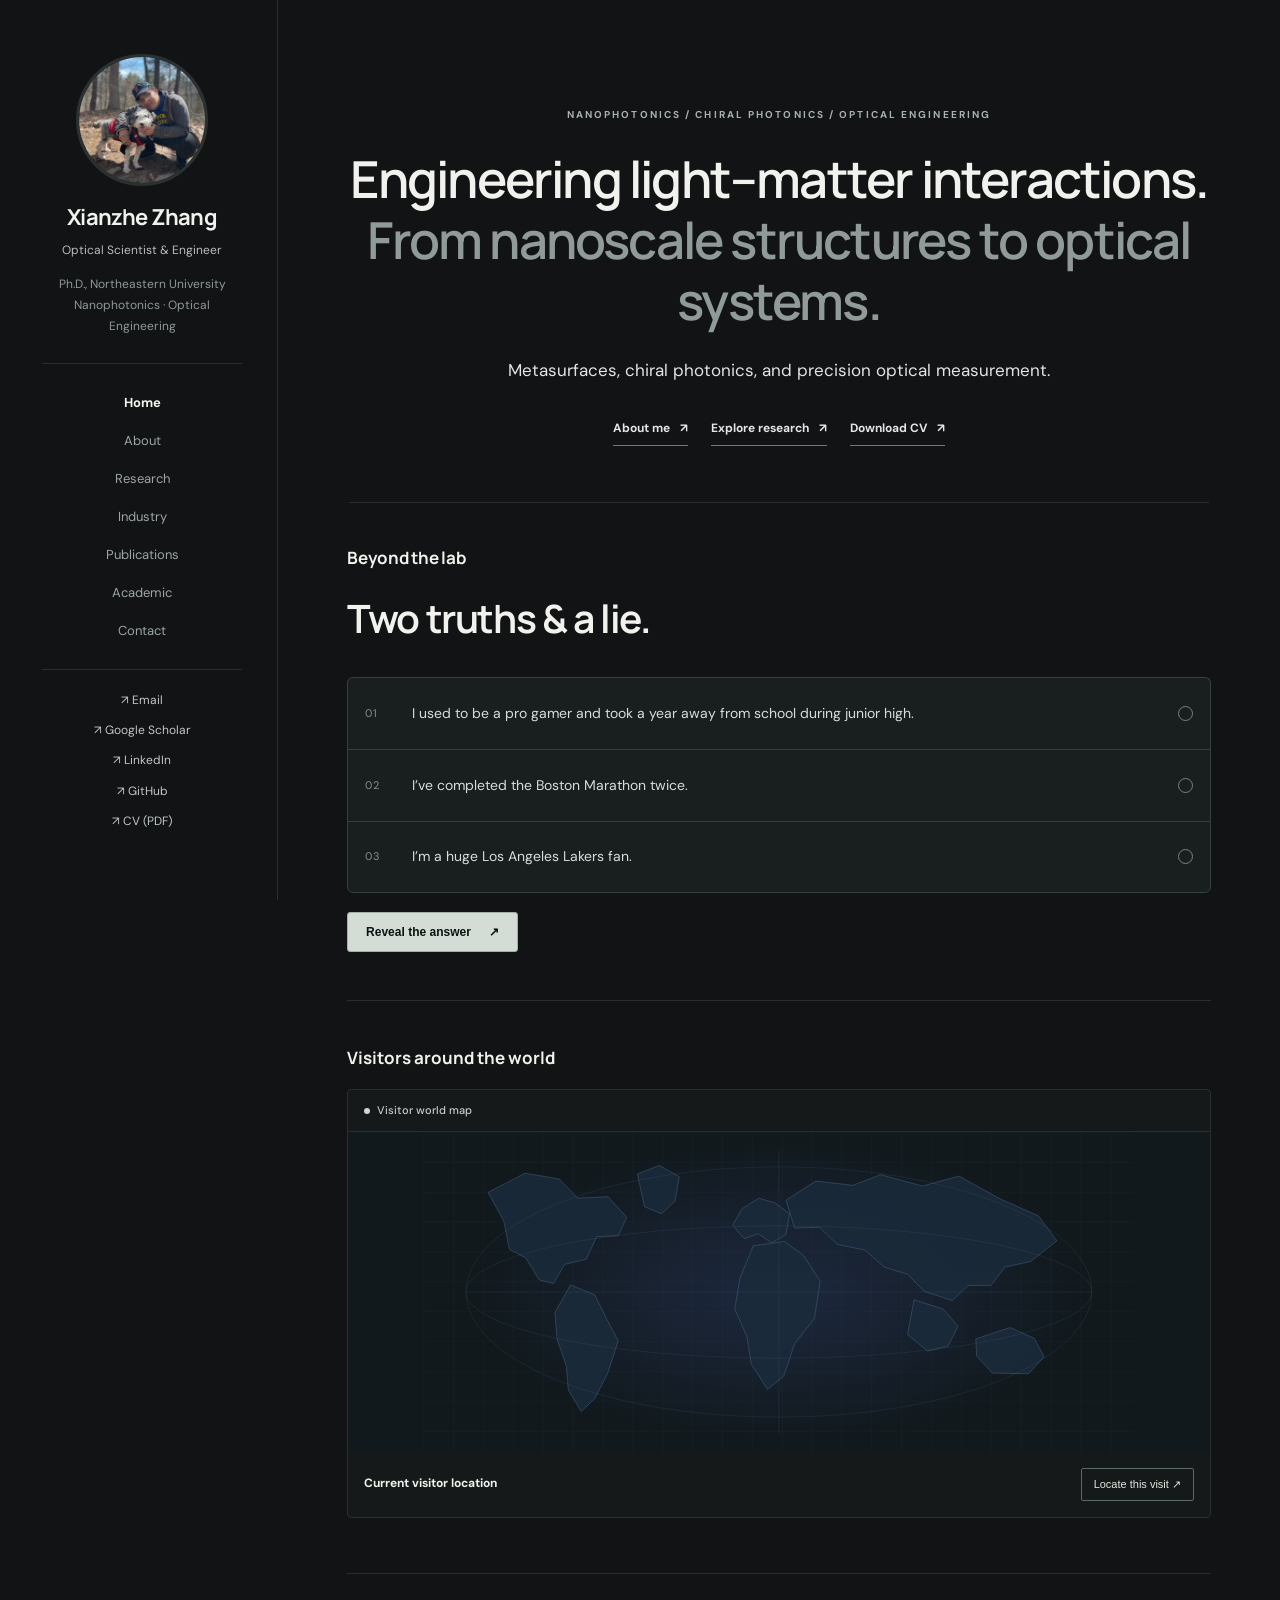
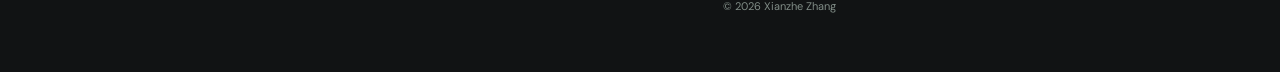
==== index.html @ 8d24bc79 "Add files via upload" ====
<!DOCTYPE html>

<html lang="en"><head><meta charset="utf-8"/><meta content="width=device-width,initial-scale=1" name="viewport"/><meta content="#111315" name="theme-color"/><meta content="Xianzhe Zhang — Nanophotonics, chiral spectroscopy, high-Q metasurfaces, and optical engineering." name="description"/><title>Home · Xianzhe Zhang</title><link href="assets/favicon.svg" rel="icon"/><link href="styles.css" rel="stylesheet"/></head><body><a class="skip" href="#content">Skip to content</a><div class="layout"><aside class="sidebar"><a class="identity" href="index.html"><img alt="Xianzhe Zhang with his dog Coco on a hike" class="portrait" src="assets/xianzhe-coco.png"/><span class="name">Xianzhe Zhang</span><span class="profession">Optical Scientist &amp; Engineer</span></a><p class="sidebar-bio">Ph.D., Northeastern University<br/>Nanophotonics · Optical Engineering</p><nav aria-label="Main navigation" class="side-nav"><a class="nav-link selected" href="index.html">Home</a><a class="nav-link" href="about.html">About</a><a class="nav-link" href="research.html">Research</a><a class="nav-link" href="engineering.html">Industry</a><a class="nav-link" href="publications.html">Publications</a><a class="nav-link" href="academic.html">Academic</a><a class="nav-link" href="contact.html">Contact</a></nav><div class="sidebar-contact"><a href="mailto:xianzhe.z@northeastern.edu">↗ Email</a><a href="https://scholar.google.com/citations?user=ajR6JjYAAAAJ&amp;hl=en" rel="noopener" target="_blank">↗ Google Scholar</a><a href="https://www.linkedin.com/in/xianzhe-zhang-nicolas/" rel="noopener" target="_blank">↗ LinkedIn</a><a href="https://github.com/NicolasNorthcliff" rel="noopener" target="_blank">↗ GitHub </a><a href="assets/Xianzhe_Zhang_CV_Public.pdf" rel="noopener" target="_blank">↗ CV (PDF)</a></div></aside><main class="content" id="content">
<section class="intro-block intro-centered"><div class="overline">NANOPHOTONICS / CHIRAL PHOTONICS / OPTICAL ENGINEERING</div>
<h1>Engineering light–matter interactions.<br/><em>From nanoscale structures to optical systems.</em></h1>
<p class="intro-lead">Metasurfaces, chiral photonics, and precision optical measurement.</p>
<div class="link-row"><a class="quiet-link" href="about.html">About me <span>↗</span></a><a class="quiet-link" href="research.html">Explore research <span>↗</span></a><a class="quiet-link" href="assets/Xianzhe_Zhang_CV_Public.pdf" rel="noopener" target="_blank">Download CV <span>↗</span></a></div></section>
<section aria-labelledby="quiz-title" class="quiz-section" id="two-truths-one-lie">
<div class="section-label"><span>Beyond the lab</span></div>
<div class="quiz-top"><div><h2 id="quiz-title">Two truths &amp; a lie.</h2></div></div>
<form class="quiz-form" id="quizForm"><fieldset><legend class="sr-only">Choose the one statement you think is false</legend>
<label class="quiz-choice"><input name="choice" required="" type="radio" value="0"/><span class="quiz-number">01</span><span>I used to be a pro gamer and took a year away from school during junior high.</span><span aria-hidden="true" class="quiz-circle"></span></label>
<label class="quiz-choice"><input name="choice" type="radio" value="1"/><span class="quiz-number">02</span><span>I’ve completed the Boston Marathon twice.</span><span aria-hidden="true" class="quiz-circle"></span></label>
<label class="quiz-choice"><input name="choice" type="radio" value="2"/><span class="quiz-number">03</span><span>I’m a huge Los Angeles Lakers fan.</span><span aria-hidden="true" class="quiz-circle"></span></label>
</fieldset><div class="quiz-actions"><button class="quiz-submit" type="submit">Reveal the answer <span aria-hidden="true">↗</span></button><span aria-live="polite" id="quizStatus" role="status"></span><button class="quiz-reset" hidden="" id="quizReset" type="button">Reset ↺</button></div></form>
<div aria-live="polite" class="quiz-result" hidden="" id="quizResult"><p class="quiz-result-label" id="quizResultLabel"></p><h3>The Lakers fan is the lie.</h3><p>Boston is home to me. I’m all in for the Celtics, Patriots, and Red Sox — I’ve spent roughly a third of my life here.</p><div class="quiz-totals" hidden="" id="quizTotals"><p class="quiz-results-title">How visitors voted <span id="quizVoteTotal"></span></p><div id="quizBars"></div></div><p class="quiz-stat-note" id="quizStatNote"></p></div>
</section>
<div class="compact-visitor"><section class="section home-visitor-section" id="global-visitors">
<div class="container">
<div class="home-map-head"><div><p class="kicker">Across borders</p><h2>Visitors around the world</h2></div></div>
<div class="visitor-panel live-map-panel"><div class="visitor-header"><div><span class="live-dot"></span><strong>Visitor world map</strong></div><span aria-live="polite" id="mapStatus"></span></div>
<div class="live-map-stage"><svg aria-label="World visitor map with approximate location markers" id="visitorWorldSvg" preserveaspectratio="xMidYMid meet" role="img" viewbox="0 0 1000 450"><defs><pattern height="42" id="grid" patternunits="userSpaceOnUse" width="42"><path d="M42 0H0V42" fill="none" stroke="#4b6987" stroke-opacity=".15" stroke-width=".8"></path></pattern><radialgradient id="glow"><stop offset="0" stop-color="#5672e5" stop-opacity=".17"></stop><stop offset="1" stop-color="#5672e5" stop-opacity="0"></stop></radialgradient></defs><rect fill="url(#grid)" height="450" width="1000"></rect><ellipse cx="500" cy="225" fill="url(#glow)" rx="430" ry="210"></ellipse><g fill="#1b2b3b" opacity=".88" stroke="#476481" stroke-opacity=".65" stroke-width="1.25"><path d="M91 85 143 58 191 66 217 93 260 91 286 120 274 146 244 147 229 179 199 186 183 213 163 208 144 177 121 165 113 125Z M207 215 241 229 257 261 274 294 259 340 241 375 222 393 204 363 201 329 188 291 185 254Z M301 59 332 47 360 63 354 97 335 115 311 105Z"></path><path d="M448 108 472 93 495 100 515 115 510 144 490 156 471 143 451 150 435 131Z M464 160 508 154 535 174 558 210 550 262 522 298 507 343 484 362 461 326 455 288 438 249 445 206Z"></path><path d="M510 96 552 69 604 75 643 60 702 76 753 62 811 94 865 118 891 153 854 182 818 190 798 216 766 216 744 237 704 224 681 200 648 190 621 166 582 158 557 134 522 135Z M690 236 731 249 752 273 738 301 709 308 681 285Z M777 291 825 275 859 290 873 316 851 340 800 339 778 315Z"></path></g><g fill="none" stroke="#526f90" stroke-opacity=".22"><ellipse cx="500" cy="225" rx="440" ry="176"></ellipse><ellipse cx="500" cy="225" rx="440" ry="93"></ellipse><path d="M500 25v400M60 225h880"></path></g><g aria-label="Visitor markers" id="visitorDots"></g></svg>
<div class="visitor-tooltip" hidden="" id="visitorTooltip" role="status"></div>
</div>
<div class="map-info-row"><div><strong id="mapLocation">Current visitor location</strong><p aria-live="polite" id="mapMessage"></p></div><button class="button ghost location-button" id="locateVisitor" type="button">Locate this visit ↗</button></div>
<div class="map-all-visitors" hidden="" id="providerMapSection"><h3>Visitors over time</h3><div id="providerMapMount"></div></div>
</div>
</div></section></div><footer class="footer">© 2026 Xianzhe Zhang</footer></main></div><script src="site-config.js"></script><script src="visitor-config.js"></script><script defer="" src="visitor-map.js"></script><script src="poll-config.js"></script><script defer="" src="poll.js"></script><canvas aria-hidden="true" id="quizEffects"></canvas><script defer="" src="quiz-effects.js"></script></body></html>
---- styles.css ----
@import url('https://fonts.googleapis.com/css2?family=DM+Sans:wght@400;500;600;700&family=Manrope:wght@400;500;600;700;800&display=swap');
:root{color-scheme:dark;--bg:#111314;--surface:#151718;--line:#292e30;--text:#f1f1ed;--muted:#acb3b2;--sub:#858f90;--white:#fff;--serif:Georgia,serif}
*{box-sizing:border-box}html{scroll-behavior:smooth}body{margin:0;background:var(--bg);color:var(--text);font:15px/1.78 'DM Sans',-apple-system,BlinkMacSystemFont,'Segoe UI',sans-serif;-webkit-font-smoothing:antialiased}a{text-decoration:none;color:inherit}a:focus-visible,button:focus-visible{outline:2px solid #d4d9d7;outline-offset:4px}a:hover{color:#fff}img{max-width:100%;display:block}::selection{background:#d6dfdb;color:#101112}
.skip{position:absolute;top:-90px;left:16px;z-index:100;background:#fff;color:#111;padding:10px}.skip:focus{top:12px}
.layout{max-width:1360px;margin:auto;display:grid;grid-template-columns:278px minmax(0,1fr);min-height:100vh}
.sidebar{position:sticky;top:0;height:100vh;overflow-y:auto;padding:54px 35px 25px 42px;border-right:1px solid var(--line);display:flex;flex-direction:column;scrollbar-width:thin}
.identity{display:block;color:var(--text)}.portrait{height:136px;width:136px;border-radius:50%;object-fit:cover;object-position:50% 42%;filter:saturate(.9);border:3px solid #2b3030;margin:0 0 20px}.identity .name{display:block;font-family:Manrope,'DM Sans',sans-serif;font-size:23px;font-weight:700;letter-spacing:-.8px;line-height:1.3}.profession{display:block;margin:6px 0 0;color:#b8bfbd;font-size:12px}.sidebar-bio{font-size:12px;line-height:1.75;color:#8f9998;margin:17px 0 25px}.side-nav{border-top:1px solid var(--line);padding:20px 0 0;display:flex;flex-direction:column;gap:1px}.nav-link{font-size:13px;padding:7px 0;color:#9ca6a5;transition:color .18s}.nav-link:hover,.nav-link.selected{color:#f3f3f0}.nav-link.selected{font-weight:700}.sidebar-contact{border-top:1px solid var(--line);margin:19px 0 0;padding:20px 0 10px;display:flex;flex-direction:column;gap:9px}.sidebar-contact a{font-size:12px;color:#c1c8c5}.sidebar-contact a:hover{color:#fff}.setup-tag{font-size:10px;color:#75827e}.sidebar-footer{font-size:11px;color:#727e7d;margin-top:auto;padding-top:25px}
.content{width:100%;max-width:1070px;padding:78px clamp(32px,5.4vw,82px) 32px;min-width:0}.intro-block{padding:16px 0 58px;border-bottom:1px solid var(--line)}
.intro-centered{max-width:860px;margin:0 auto;text-align:center}.intro-centered .link-row{justify-content:center}.intro-centered .overline{justify-content:center;display:block}h1,h2,h3,p{margin:0}.intro-block .overline,.overline{font-size:10px;font-weight:700;letter-spacing:2.1px;color:#a7b2ad;text-transform:uppercase}.intro-block h1{max-width:860px;margin:24px auto 24px;font:600 clamp(34px,4.2vw,55px)/1.2 Manrope,'DM Sans',sans-serif;letter-spacing:-2.4px}.intro-block h1 em{font-style:normal;color:#909a98}.intro-lead{max-width:760px;margin:0 auto;font-size:17px;color:#e1e6e2;line-height:1.8}.intro-secondary{max-width:760px;margin:21px auto 0;color:#a5afac;font-size:14px;line-height:1.95}.link-row{display:flex;gap:23px;flex-wrap:wrap;margin-top:32px}.quiet-link{display:inline-flex;gap:10px;align-items:center;font-size:12px;font-weight:700;color:#e3e7e4;border-bottom:1px solid #707b78;padding:0 0 6px}.quiet-link:hover{border-color:#fff}
.content-section{padding:44px 0 46px;border-bottom:1px solid var(--line)}.section-label{display:flex;align-items:baseline;justify-content:space-between;gap:20px;margin-bottom:15px}.section-label span{font:700 17px/1.35 Manrope,sans-serif;letter-spacing:-.25px}.section-label a{color:#afb8b6;font-size:12px;white-space:nowrap}.section-label a:hover{color:#fff}
.research-card{display:grid;grid-template-columns:minmax(245px,42%) minmax(0,1fr);align-items:center;gap:30px;padding:24px 0;border-bottom:1px solid #2b3031;transition:transform .2s ease}.research-card:last-child{border-bottom:0}.research-card:hover{transform:translateX(2px)}.card-visual{background:#fff;border-radius:3px;overflow:hidden;aspect-ratio:1.68;display:flex;align-items:center;justify-content:center;padding:14px}.card-visual img{display:block;width:100%;height:100%;object-fit:contain;transition:transform .28s}.research-card:hover .card-visual img{transform:scale(1.025)}.paper-meta{font-size:10px;text-transform:uppercase;letter-spacing:1.45px;color:#adb5b2;font-weight:700;line-height:1.6}.mid-dot{opacity:.5;padding:0 5px}.card-data{min-width:0}.card-data h2{font:650 clamp(17px,1.8vw,21px)/1.34 Manrope,'DM Sans',sans-serif;letter-spacing:-.6px;margin:10px 0}.card-data p{font-size:12.5px;color:#aab3b0;line-height:1.72;margin:0 0 15px}.arrow{float:right;color:#969f9c;font-weight:400;margin-left:10px}.metric{display:inline-block;color:#d1d8d4;font-size:11px;font-weight:600}
.expertise-grid{display:grid;grid-template-columns:repeat(3,minmax(0,1fr));gap:28px;margin-top:28px}.expertise-grid>div{border-left:1px solid #414a47;padding-left:16px}.eyebrow-small{font-size:10px;letter-spacing:1.4px;color:#84918b;font-weight:700}.expertise-grid p{color:#cbd0cc;font-size:12px;margin-top:10px;line-height:1.75}
.page-head{padding:1px 0 33px;border-bottom:1px solid var(--line);margin-bottom:12px}.page-head h1{font:650 clamp(38px,4.2vw,54px)/1.15 Manrope,sans-serif;letter-spacing:-1.9px;margin:13px 0 18px}.page-head .lead{max-width:720px;color:#aeb7b4;line-height:1.8;font-size:15px}.research-list .research-card{padding:28px 0}
.copy,.prose p{color:#bdc5c1;line-height:1.95;font-size:14px;margin-bottom:20px}.prose{max-width:760px}.back-link{font-size:12px;color:#abb4af;display:inline-block;margin-bottom:25px}.key-result{margin:22px 0;padding:19px 23px;background:#1b2020;border-left:2px solid #9ea9a4}.key-result small{display:block;color:#a5afab;font-size:10px;letter-spacing:1.3px}.key-result strong{display:block;font:600 18px/1.55 Manrope,sans-serif;margin-top:7px}.figure{margin:28px 0}.figure img{width:100%;max-height:590px;object-fit:contain;background:#fff;border-radius:3px;padding:8px}.figure figcaption{font-size:11px;color:#9da8a4;margin-top:10px;line-height:1.7}.detail-figure{max-width:800px}.wide-portrait img{max-height:520px;object-fit:cover;padding:0}.wide-portrait figcaption{font-size:12px}.two-column{display:grid;grid-template-columns:1fr 1fr;gap:35px;margin:35px 0}.two-column h2,.content-section h2{font-size:19px}.timeline>div{border-left:1px solid #56625d;padding:0 0 22px 18px;margin-left:4px}.timeline b,.timeline span{display:block}.timeline b{font-size:13px}.timeline span{font-size:12px;color:#adb5b2;margin-top:4px}.skill-grid{display:grid;grid-template-columns:1fr 1fr;gap:25px}.skill-grid b{font-size:14px}.skill-grid p{font-size:13px;color:#b2bab7}.publication-entry{display:grid;grid-template-columns:55px 1fr auto;align-items:start;gap:18px;padding:21px 0;border-bottom:1px solid var(--line)}.paper-year{color:#929d99;font-size:12px}.publication-entry h3{font-weight:600;font-size:15px;line-height:1.58;margin-bottom:7px}.publication-entry p{color:#a6b1ac;font-size:12px}.publication-link{font-size:12px;color:#c4d0c9;white-space:nowrap}.pub-intro{margin:0 0 16px}.publication-list{margin-top:22px}.contact-list a{display:grid;grid-template-columns:140px 1fr 18px;gap:15px;padding:22px 0;border-bottom:1px solid var(--line);align-items:center}.contact-list span{font-size:12px;color:#a9b2ae}.contact-list strong{font-size:14px;font-weight:600}.footnote{font-size:12px;color:#a9b4af;line-height:1.8}.footnote a{border-bottom:1px solid #8c9991}.action-footer{margin-top:25px}.footer{margin-top:55px;border-top:1px solid var(--line);padding:23px 0;display:flex;justify-content:space-between;color:#818d87;font-size:11px}
/* homepage map: restrained, accessible. Existing locator and provider integration unchanged. */
.compact-visitor{padding-top:44px}.home-visitor-section .container{width:100%}.section-top{display:none}.home-map-head{display:flex;align-items:center;justify-content:space-between;gap:22px;margin-bottom:18px}.home-map-head h2{font:700 17px/1.3 Manrope,sans-serif}.home-map-head p{font-size:11px;color:#a7b1aa;max-width:300px}.kicker{display:none}.visitor-panel{border:1px solid var(--line);overflow:hidden;border-radius:4px;background:#15191a}.visitor-header{display:flex;justify-content:space-between;padding:11px 16px;font-size:11px;color:#c4cec6;border-bottom:1px solid var(--line)}.visitor-header strong{font-weight:500}.visitor-header #mapStatus{font-size:10px;color:#a2ada7}.live-dot{display:inline-block;height:6px;width:6px;border-radius:50%;background:#ccd8d0;margin-right:7px}.live-map-stage{position:relative;background:#11191d;overflow:hidden}.live-map-stage svg{width:100%;display:block;height:auto;max-height:320px}.map-legend{position:absolute;left:15px;bottom:9px;font-size:10px;color:#d0d7d3}.legend-point{display:inline-block;background:#e4f2e7;width:6px;height:6px;border-radius:50%;margin-right:5px}.visitor-tooltip{position:absolute;background:#263033;padding:5px 9px;font-size:10px;color:#fff;pointer-events:none;z-index:3}.map-info-row{display:flex;align-items:center;justify-content:space-between;gap:18px;padding:16px}.map-info-row strong{font-size:12px}.map-info-row p{font-size:11px;color:#9da9a3;margin-top:5px}.location-button{border:1px solid #5c6863;background:transparent;color:#e1e7df;padding:9px 12px;border-radius:2px;font-size:11px;cursor:pointer;white-space:nowrap}.location-button:disabled{opacity:.6}.visitor-footer{display:flex;justify-content:space-between;gap:14px;padding:11px 16px;border-top:1px solid var(--line);color:#9ca8a2;font-size:10px}.map-all-visitors{padding:18px}.map-all-visitors h3{font-size:16px}.map-all-visitors p{font-size:12px;color:#9da9a3}#providerMapMount iframe{width:100%;height:320px;border:0}
@media(max-width:1100px){.layout{grid-template-columns:240px minmax(0,1fr)}.sidebar{padding:42px 25px 24px}.content{padding:55px 40px}.research-card{grid-template-columns:minmax(190px,42%) 1fr;gap:22px}.portrait{width:116px;height:116px}}
@media(max-width:740px){.layout{display:block}.sidebar{position:static;height:auto;overflow:visible;padding:18px 22px 12px;border-right:0;border-bottom:1px solid var(--line)}.identity{display:grid;grid-template-columns:58px 1fr;column-gap:12px;align-items:center}.identity .portrait{grid-row:span 2;width:58px;height:58px;margin:0}.identity .name{font-size:17px}.identity .profession{font-size:11px;margin:0}.sidebar-bio,.sidebar-footer{display:none}.side-nav{display:flex;flex-direction:row;gap:20px;white-space:nowrap;overflow-x:auto;padding:12px 0 0;margin-top:11px}.nav-link{font-size:12px}.sidebar-contact{display:flex;flex-direction:row;gap:17px;white-space:nowrap;overflow-x:auto;border:0;margin:0;padding:10px 0 1px}.sidebar-contact a{font-size:11px}.content{padding:33px 22px}.intro-block{padding-bottom:37px}.intro-block h1{font-size:34px;letter-spacing:-1.4px}.intro-lead{font-size:15px}.research-card{grid-template-columns:1fr;gap:18px}.card-visual{aspect-ratio:1.85}.research-card:hover{transform:none}.expertise-grid{grid-template-columns:1fr;gap:18px}.two-column,.skill-grid{grid-template-columns:1fr}.publication-entry{grid-template-columns:38px 1fr;gap:9px}.publication-link{grid-column:2}.contact-list a{grid-template-columns:85px 1fr 16px}.home-map-head,.map-info-row,.visitor-footer{flex-direction:column;align-items:flex-start}.footer{flex-direction:column;gap:8px}}
@media(prefers-reduced-motion:reduce){*{scroll-behavior:auto!important;transition:none!important}}

/* V9 editorial refinements: centered personal identity and carefully separated engineering imagery */
.sidebar .identity{display:flex;flex-direction:column;align-items:center;justify-content:center;text-align:center}
.sidebar .portrait{margin:0 auto 17px;width:132px;height:132px;object-fit:cover;object-position:center 43%}
.sidebar .identity .name{font-size:22px;line-height:1.35;white-space:normal}
.sidebar .profession{max-width:218px;margin:8px auto 0;text-align:center;line-height:1.5}
.sidebar-bio{text-align:center;margin:15px auto 26px;max-width:210px}
.side-nav{text-align:center}
.sidebar-contact{text-align:center}
.sidebar-footer{text-align:center}
.eng-intro{margin-bottom:20px}
.eng-section{padding:38px 0 42px;border-bottom:1px solid var(--line)}
.eng-section h2{font:650 25px/1.25 Manrope,sans-serif;letter-spacing:-.7px}
.eng-company{display:flex;align-items:center;gap:20px;margin-bottom:17px}
.company-logo{width:136px;min-width:136px;height:67px;background:white;border:1px solid #e4e6e5;border-radius:4px;display:flex;justify-content:center;align-items:center;overflow:hidden}
.company-logo img{width:100%;max-height:100%;object-fit:contain}
.company-head{flex:1;min-width:0}
.company-head .role{color:#d8ddda;font-size:13px;margin:4px 0 0}
.company-meta{color:#8e9a93;font-size:11px;margin:2px 0 0}
.eng-copy{font-size:13px;line-height:1.9;color:#b4beba;max-width:830px;margin:12px 0 23px}
.eng-gallery{display:grid;grid-template-columns:repeat(2,minmax(0,1fr));gap:14px;margin:22px 0 8px}
.eng-gallery figure{margin:0;border:1px solid #303736;background:#171b1b;border-radius:5px;overflow:hidden}
.eng-gallery .art{display:flex;align-items:center;justify-content:center;height:210px;background:#f8f9f8;padding:18px}
.eng-gallery .art img{max-width:100%;max-height:100%;height:auto;width:auto;object-fit:contain}
.eng-gallery figcaption{font-size:11px;color:#a7b1ac;padding:11px 13px 13px;line-height:1.5}
.eng-gallery .gallery-wide{grid-column:span 2}
.eng-gallery .gallery-wide .art{height:310px;background:#e7e8e7}
.eng-gallery .gallery-wide .art img{height:100%;width:100%;object-fit:contain}
.eng-gallery.three-up{grid-template-columns:repeat(3,minmax(0,1fr))}
.eng-gallery.three-up .art{height:225px;padding:12px}
.eng-gallery.three-up figcaption{min-height:45px}
.eng-chart-gallery{display:grid;grid-template-columns:repeat(2,minmax(0,1fr));gap:14px;margin:22px 0 7px}
.eng-chart-gallery figure{margin:0;border:1px solid #303736;border-radius:5px;overflow:hidden;background:#171b1b}
.eng-chart-gallery figure:first-child{grid-column:span 2}
.eng-chart-gallery img{display:block;width:100%;object-fit:contain;background:white;padding:12px;aspect-ratio:1.85}
.eng-chart-gallery figure:first-child img{aspect-ratio:3.15}
.eng-chart-gallery figcaption{color:#9fa9a4;padding:10px 13px 13px;font-size:11px}
.eng-tools{display:flex;flex-wrap:wrap;gap:9px;margin-top:18px}
.eng-tools span{color:#c9cfcb;border:1px solid #414a46;border-radius:3px;padding:5px 10px;font-size:11px}
.school-section{margin-top:34px}
.school-grid{display:flex;gap:16px;flex-wrap:wrap;margin:20px 0 25px}
.school-tile{display:flex;align-items:center;gap:12px;min-width:255px;flex:1;border:1px solid #323a37;border-radius:5px;padding:12px}
.school-mark{display:block;background:white;padding:4px;border-radius:3px;width:82px;min-width:82px;height:57px;object-fit:contain}
.school-tile b{display:block;font-size:13px;font-weight:600}
.school-tile span{display:block;color:#a1ada7;font-size:11px;margin-top:3px;line-height:1.5}
.education-entry{display:flex;gap:14px;align-items:center;margin:0 0 16px}
.education-entry .school-mark{width:80px;height:53px}
.education-entry b{display:block;font-size:13px}
.education-entry span{display:block;font-size:12px;color:#a7b1aa}
@media(max-width:740px){.sidebar .identity{display:flex;flex-direction:column;text-align:center}.sidebar .portrait{width:74px;height:74px;margin:0 auto 10px}.sidebar .identity .name{font-size:18px}.sidebar .profession{font-size:11px}.side-nav{justify-content:center}.sidebar-contact{justify-content:center}.eng-gallery{grid-template-columns:1fr}.eng-gallery .gallery-wide{grid-column:span 1}.eng-gallery.three-up{grid-template-columns:1fr}.eng-gallery .gallery-wide .art{height:230px}.eng-gallery .art{height:190px}.eng-chart-gallery{grid-template-columns:1fr}.eng-chart-gallery figure:first-child{grid-column:auto}.school-tile{min-width:100%}}

/* V10 — editorial portfolio refinement */
:root{--media-matte:#252b2b;--media-border:#414848;--paper:#e6e7e4}
.intro-block{padding-top:28px;padding-bottom:56px}
.intro-centered h1{font-size:clamp(33px,4vw,51px);line-height:1.2;letter-spacing:-1.8px}
.intro-centered .intro-lead{max-width:690px}
.intro-centered .intro-secondary{max-width:650px}
.intro-centered .link-row{margin-top:32px}
.compact-visitor{padding-top:46px}
.card-visual{background:var(--media-matte);border:1px solid var(--media-border);padding:10px;border-radius:6px}
.card-visual img{border-radius:2px;max-height:100%;object-fit:contain}
.figure img{background:var(--media-matte);padding:12px;border:1px solid var(--media-border)}
/* Use a charcoal gallery shell around the white paper figures — not glaring white cards. */
.eng-gallery .art,.eng-gallery .gallery-wide .art,.eng-chart-gallery img{background:#252b2b}
.eng-gallery .art img,.eng-chart-gallery img{border-radius:3px}
.eng-chart-gallery img{padding:16px}
.school-tile{background:#1c2221;border-color:#353d3a}
.school-mark{object-fit:contain;max-width:86px;max-height:72px;background:#f5f4f0;padding:8px;border-radius:5px}
.company-logo{background:#f0f1ee;border-color:#414847;border-radius:6px;padding:10px}
.company-logo img{width:100%;height:100%;object-fit:contain}
/* About icons are supplied by the owner and no longer depend on third-party remote SVGs. */
.quiz-section{border-bottom:1px solid var(--line);padding:44px 0 48px}
.quiz-section .section-label{margin-bottom:24px}
.quiz-side-note{font-size:10px;letter-spacing:2px;color:#808c88!important;font-weight:700!important}
.quiz-top{display:flex;align-items:end;justify-content:space-between;gap:24px;margin:0 0 21px}
.quiz-top h2{font:650 clamp(29px,3.4vw,39px)/1.24 Manrope,'DM Sans',sans-serif;letter-spacing:-1.4px;margin:0 0 10px}
.quiz-top p{color:#aeb8b4;font-size:13px}
.quiz-deco{color:#65716c;font-size:11px;letter-spacing:2px}
.quiz-form fieldset{border:0;margin:0;padding:0}
.sr-only{position:absolute;width:1px;height:1px;overflow:hidden;clip:rect(0,0,0,0);white-space:nowrap}
.quiz-choice{display:grid;grid-template-columns:33px 1fr 18px;align-items:center;gap:14px;min-height:72px;padding:14px 17px;border:1px solid #35413d;border-bottom:0;cursor:pointer;color:#d7ddda;font-size:14px;line-height:1.5;transition:background .18s,border-color .18s;background:#191e1e}
.quiz-choice:first-of-type{border-radius:6px 6px 0 0}.quiz-choice:last-of-type{border-bottom:1px solid #35413d;border-radius:0 0 6px 6px}
.quiz-choice:hover{background:#232b29}.quiz-choice:focus-within{outline:1px solid #aab7ae;outline-offset:-2px}
.quiz-choice input{position:absolute;opacity:0;width:1px;height:1px}
.quiz-choice:has(input:checked){background:#293330;border-color:#76847b}
.quiz-choice .quiz-number{font-size:11px;letter-spacing:1px;color:#81938a}
.quiz-circle{height:15px;width:15px;border-radius:50%;border:1px solid #77867c;justify-self:end}
.quiz-choice:has(input:checked) .quiz-circle{background:#cad8cb;box-shadow:inset 0 0 0 4px #293330}
.quiz-choice.is-correct{border-left:3px solid #b9d0bb;background:#24352c}
.quiz-choice.is-wrong{border-left:3px solid #b8a38a}
.quiz-actions{display:flex;gap:17px;align-items:center;flex-wrap:wrap;margin-top:19px}
.quiz-submit{border:1px solid #a0b0a5;color:#0b1110;background:#d3ddd5;padding:12px 18px;border-radius:3px;font-size:12px;font-weight:700;cursor:pointer}
.quiz-submit span{margin-left:15px}.quiz-submit:hover{background:#f1f5f0}.quiz-submit:disabled{cursor:default;opacity:.65}
#quizStatus{font-size:11px;color:#9eaea3}
.quiz-result{border:1px solid #43524a;border-radius:5px;background:#202a25;padding:21px 23px;margin-top:22px}
.quiz-result-label{font-size:10px;color:#c2d7c6;letter-spacing:1.4px;text-transform:uppercase;font-weight:700;margin-bottom:8px}
.quiz-result h3{font:650 19px/1.4 Manrope,sans-serif;margin:0 0 8px}.quiz-result>p:not(.quiz-result-label){font-size:13px;color:#c3cdc6;line-height:1.85}
.quiz-results-title{font-size:11px!important;color:#b4c2b7!important;margin-top:18px;margin-bottom:10px;text-transform:uppercase;letter-spacing:.6px}
.quiz-totals{margin-top:8px}.quiz-bar-row{margin:12px 0}.quiz-bar-head{display:flex;justify-content:space-between;font-size:11px;color:#d2dbd2;margin-bottom:6px}
.quiz-bar-track{width:100%;height:5px;background:#38453c;border-radius:3px;overflow:hidden}.quiz-bar-fill{background:#c1d5c0;height:100%;border-radius:3px;transition:width .3s}
.quiz-stat-note{font-size:11px!important;color:#91a197!important;margin-top:13px!important}
@media(max-width:740px){.sidebar .identity{display:grid;grid-template-columns:58px 1fr;text-align:left;justify-items:start;align-items:center}.sidebar .portrait{margin:0;grid-row:span 2;width:58px;height:58px}.sidebar .profession{margin:0;text-align:left}.quiz-choice{font-size:13px;gap:9px;padding:13px 12px}.quiz-deco{display:none}.intro-centered h1{font-size:clamp(31px,7vw,39px)}.company-logo{width:100px;min-width:100px}.quiz-section{padding:35px 0}}

/* V11: simplify presentation */
.intro-block .intro-lead{max-width:560px}
.home-map-head{margin-bottom:20px}
.quiz-top{margin-bottom:24px}
.eng-gallery figcaption,.eng-chart-gallery figcaption{font-size:12px;letter-spacing:.01em}
.footer{justify-content:center;text-align:center}

/* V12 academic tabs */
.academic-tabs{display:flex;gap:8px;flex-wrap:wrap;border-bottom:1px solid var(--line);padding-bottom:14px;margin:15px 0 27px}
.academic-tab{font:600 13px Manrope,system-ui,sans-serif;cursor:pointer;border:1px solid #394240;background:#171d1c;color:#aeb8b4;border-radius:5px;padding:11px 15px;transition:background .2s,color .2s}
.academic-tab:hover,.academic-tab:focus-visible{color:#fff;background:#29312e}
.academic-tab.active{color:#111a16;background:#d9e0da;border-color:#d9e0da}
.academic-panel[hidden]{display:none}
.academic-group h2{font:600 22px Manrope,system-ui;margin:9px 0 22px}
.academic-entry{display:grid;grid-template-columns:112px minmax(0,1fr);gap:19px;border-bottom:1px solid var(--line);padding:18px 0}
.academic-entry>span{font:600 11px Manrope,system-ui;color:#889690;letter-spacing:.04em;padding-top:3px}
.academic-entry h3{font:600 15px/1.55 Manrope,system-ui;margin:0 0 5px;color:#e7ece8}
.academic-entry p{font-size:13px;line-height:1.65;color:#aeb8b3;margin:0}
/* Full screen effects: never block taps, clicks, or accessibility */
#quizEffects{position:fixed;inset:0;width:100vw;height:100vh;z-index:5000;pointer-events:none;opacity:0;transition:opacity .18s}
#quizEffects.visible{opacity:1}
@media(max-width:740px){.academic-entry{grid-template-columns:76px 1fr;gap:13px}.academic-tab{padding:10px 12px;font-size:12px}}
@media(prefers-reduced-motion:reduce){#quizEffects{display:none}}

/* V13: restrained transitions, accessible replay and feedback. */
@keyframes pageEaseIn{from{opacity:.3;transform:translateY(7px)}to{opacity:1;transform:translateY(0)}}
@keyframes tabEaseIn{from{opacity:.25;transform:translateY(5px)}to{opacity:1;transform:translateY(0)}}
main.content{animation:pageEaseIn .42s ease-out both}
.tab-fade-in{animation:tabEaseIn .26s ease-out both}
.quiz-choice.is-correct,.quiz-choice.is-correct:has(input:checked){background:rgba(82,170,111,.16);border-color:rgba(111,196,137,.56);border-left:3px solid rgba(120,214,152,.72)}
.quiz-choice.is-wrong,.quiz-choice.is-wrong:has(input:checked){background:rgba(192,79,83,.16);border-color:rgba(213,120,126,.48);border-left:3px solid rgba(222,133,138,.72)}
.quiz-choice.is-correct .quiz-circle{background:#93cba7}
.quiz-choice.is-wrong .quiz-circle{background:#d99a9e}
.quiz-reset{border:1px solid rgba(188,201,192,.48);background:transparent;color:#dbe2dc;padding:9px 18px;border-radius:4px;font:inherit;font-size:12px;cursor:pointer;transition:background .18s,border-color .18s}
.quiz-reset:hover{background:rgba(210,220,213,.09);border-color:#d9e6dc}
.quiz-reset[hidden]{display:none!important}
@media(prefers-reduced-motion:reduce){main.content,.tab-fade-in{animation:none!important}}

.live-map-stage[hidden],.map-info-row[hidden]{display:none!important}
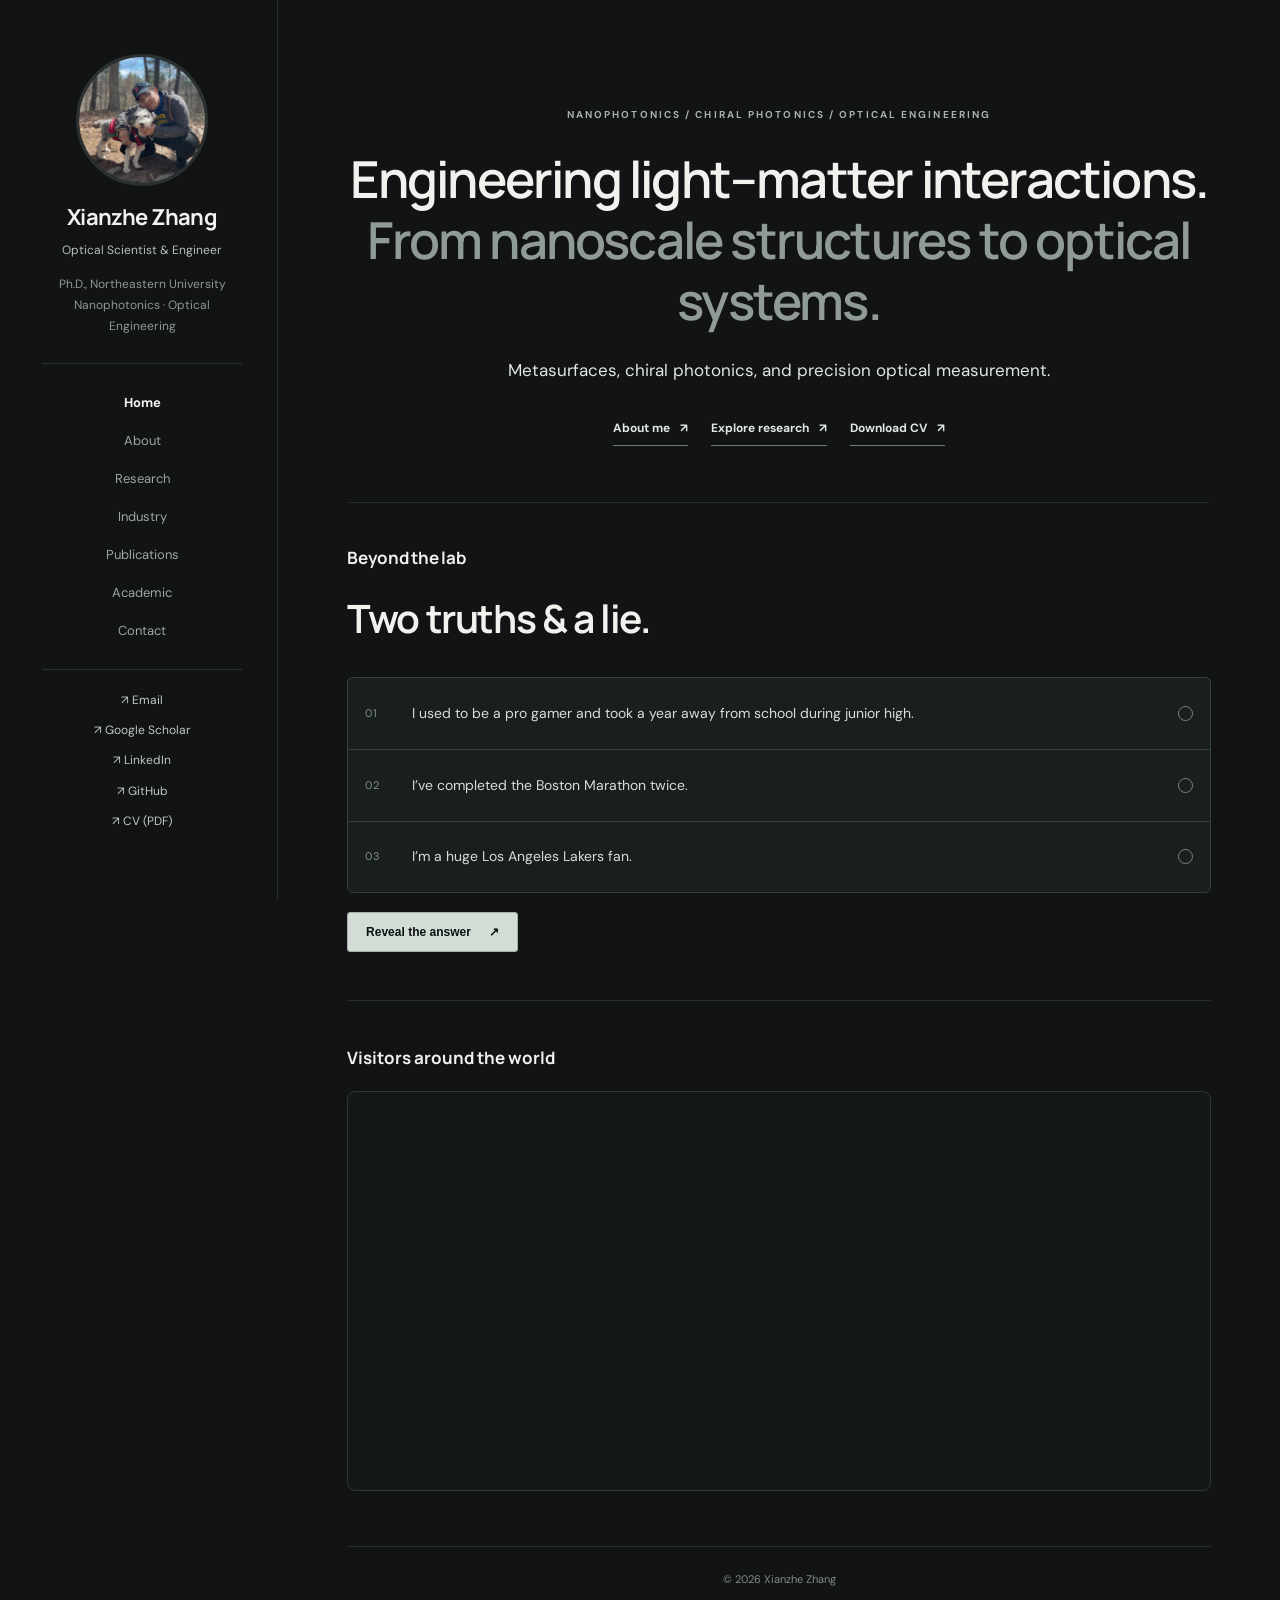
==== commit e4ba28dd: "Refactor index.html structure and styles" ====
--- a/index.html
+++ b/index.html
@@ -1,28 +1,289 @@
+
 <!DOCTYPE html>
-
-<html lang="en"><head><meta charset="utf-8"/><meta content="width=device-width,initial-scale=1" name="viewport"/><meta content="#111315" name="theme-color"/><meta content="Xianzhe Zhang — Nanophotonics, chiral spectroscopy, high-Q metasurfaces, and optical engineering." name="description"/><title>Home · Xianzhe Zhang</title><link href="assets/favicon.svg" rel="icon"/><link href="styles.css" rel="stylesheet"/></head><body><a class="skip" href="#content">Skip to content</a><div class="layout"><aside class="sidebar"><a class="identity" href="index.html"><img alt="Xianzhe Zhang with his dog Coco on a hike" class="portrait" src="assets/xianzhe-coco.png"/><span class="name">Xianzhe Zhang</span><span class="profession">Optical Scientist &amp; Engineer</span></a><p class="sidebar-bio">Ph.D., Northeastern University<br/>Nanophotonics · Optical Engineering</p><nav aria-label="Main navigation" class="side-nav"><a class="nav-link selected" href="index.html">Home</a><a class="nav-link" href="about.html">About</a><a class="nav-link" href="research.html">Research</a><a class="nav-link" href="engineering.html">Industry</a><a class="nav-link" href="publications.html">Publications</a><a class="nav-link" href="academic.html">Academic</a><a class="nav-link" href="contact.html">Contact</a></nav><div class="sidebar-contact"><a href="mailto:xianzhe.z@northeastern.edu">↗ Email</a><a href="https://scholar.google.com/citations?user=ajR6JjYAAAAJ&amp;hl=en" rel="noopener" target="_blank">↗ Google Scholar</a><a href="https://www.linkedin.com/in/xianzhe-zhang-nicolas/" rel="noopener" target="_blank">↗ LinkedIn</a><a href="https://github.com/NicolasNorthcliff" rel="noopener" target="_blank">↗ GitHub </a><a href="assets/Xianzhe_Zhang_CV_Public.pdf" rel="noopener" target="_blank">↗ CV (PDF)</a></div></aside><main class="content" id="content">
-<section class="intro-block intro-centered"><div class="overline">NANOPHOTONICS / CHIRAL PHOTONICS / OPTICAL ENGINEERING</div>
-<h1>Engineering light–matter interactions.<br/><em>From nanoscale structures to optical systems.</em></h1>
-<p class="intro-lead">Metasurfaces, chiral photonics, and precision optical measurement.</p>
-<div class="link-row"><a class="quiet-link" href="about.html">About me <span>↗</span></a><a class="quiet-link" href="research.html">Explore research <span>↗</span></a><a class="quiet-link" href="assets/Xianzhe_Zhang_CV_Public.pdf" rel="noopener" target="_blank">Download CV <span>↗</span></a></div></section>
-<section aria-labelledby="quiz-title" class="quiz-section" id="two-truths-one-lie">
-<div class="section-label"><span>Beyond the lab</span></div>
-<div class="quiz-top"><div><h2 id="quiz-title">Two truths &amp; a lie.</h2></div></div>
-<form class="quiz-form" id="quizForm"><fieldset><legend class="sr-only">Choose the one statement you think is false</legend>
-<label class="quiz-choice"><input name="choice" required="" type="radio" value="0"/><span class="quiz-number">01</span><span>I used to be a pro gamer and took a year away from school during junior high.</span><span aria-hidden="true" class="quiz-circle"></span></label>
-<label class="quiz-choice"><input name="choice" type="radio" value="1"/><span class="quiz-number">02</span><span>I’ve completed the Boston Marathon twice.</span><span aria-hidden="true" class="quiz-circle"></span></label>
-<label class="quiz-choice"><input name="choice" type="radio" value="2"/><span class="quiz-number">03</span><span>I’m a huge Los Angeles Lakers fan.</span><span aria-hidden="true" class="quiz-circle"></span></label>
-</fieldset><div class="quiz-actions"><button class="quiz-submit" type="submit">Reveal the answer <span aria-hidden="true">↗</span></button><span aria-live="polite" id="quizStatus" role="status"></span><button class="quiz-reset" hidden="" id="quizReset" type="button">Reset ↺</button></div></form>
-<div aria-live="polite" class="quiz-result" hidden="" id="quizResult"><p class="quiz-result-label" id="quizResultLabel"></p><h3>The Lakers fan is the lie.</h3><p>Boston is home to me. I’m all in for the Celtics, Patriots, and Red Sox — I’ve spent roughly a third of my life here.</p><div class="quiz-totals" hidden="" id="quizTotals"><p class="quiz-results-title">How visitors voted <span id="quizVoteTotal"></span></p><div id="quizBars"></div></div><p class="quiz-stat-note" id="quizStatNote"></p></div>
-</section>
-<div class="compact-visitor"><section class="section home-visitor-section" id="global-visitors">
-<div class="container">
-<div class="home-map-head"><div><p class="kicker">Across borders</p><h2>Visitors around the world</h2></div></div>
-<div class="visitor-panel live-map-panel"><div class="visitor-header"><div><span class="live-dot"></span><strong>Visitor world map</strong></div><span aria-live="polite" id="mapStatus"></span></div>
-<div class="live-map-stage"><svg aria-label="World visitor map with approximate location markers" id="visitorWorldSvg" preserveaspectratio="xMidYMid meet" role="img" viewbox="0 0 1000 450"><defs><pattern height="42" id="grid" patternunits="userSpaceOnUse" width="42"><path d="M42 0H0V42" fill="none" stroke="#4b6987" stroke-opacity=".15" stroke-width=".8"></path></pattern><radialgradient id="glow"><stop offset="0" stop-color="#5672e5" stop-opacity=".17"></stop><stop offset="1" stop-color="#5672e5" stop-opacity="0"></stop></radialgradient></defs><rect fill="url(#grid)" height="450" width="1000"></rect><ellipse cx="500" cy="225" fill="url(#glow)" rx="430" ry="210"></ellipse><g fill="#1b2b3b" opacity=".88" stroke="#476481" stroke-opacity=".65" stroke-width="1.25"><path d="M91 85 143 58 191 66 217 93 260 91 286 120 274 146 244 147 229 179 199 186 183 213 163 208 144 177 121 165 113 125Z M207 215 241 229 257 261 274 294 259 340 241 375 222 393 204 363 201 329 188 291 185 254Z M301 59 332 47 360 63 354 97 335 115 311 105Z"></path><path d="M448 108 472 93 495 100 515 115 510 144 490 156 471 143 451 150 435 131Z M464 160 508 154 535 174 558 210 550 262 522 298 507 343 484 362 461 326 455 288 438 249 445 206Z"></path><path d="M510 96 552 69 604 75 643 60 702 76 753 62 811 94 865 118 891 153 854 182 818 190 798 216 766 216 744 237 704 224 681 200 648 190 621 166 582 158 557 134 522 135Z M690 236 731 249 752 273 738 301 709 308 681 285Z M777 291 825 275 859 290 873 316 851 340 800 339 778 315Z"></path></g><g fill="none" stroke="#526f90" stroke-opacity=".22"><ellipse cx="500" cy="225" rx="440" ry="176"></ellipse><ellipse cx="500" cy="225" rx="440" ry="93"></ellipse><path d="M500 25v400M60 225h880"></path></g><g aria-label="Visitor markers" id="visitorDots"></g></svg>
-<div class="visitor-tooltip" hidden="" id="visitorTooltip" role="status"></div>
-</div>
-<div class="map-info-row"><div><strong id="mapLocation">Current visitor location</strong><p aria-live="polite" id="mapMessage"></p></div><button class="button ghost location-button" id="locateVisitor" type="button">Locate this visit ↗</button></div>
-<div class="map-all-visitors" hidden="" id="providerMapSection"><h3>Visitors over time</h3><div id="providerMapMount"></div></div>
-</div>
-</div></section></div><footer class="footer">© 2026 Xianzhe Zhang</footer></main></div><script src="site-config.js"></script><script src="visitor-config.js"></script><script defer="" src="visitor-map.js"></script><script src="poll-config.js"></script><script defer="" src="poll.js"></script><canvas aria-hidden="true" id="quizEffects"></canvas><script defer="" src="quiz-effects.js"></script></body></html>+<html lang="en">
+
+<head>
+  <meta charset="utf-8">
+  <meta name="viewport" content="width=device-width, initial-scale=1">
+  <meta name="theme-color" content="#111315">
+  <meta name="description" content="Xianzhe Zhang — Nanophotonics, chiral spectroscopy, high-Q metasurfaces, and optical engineering.">
+
+  <title>Home · Xianzhe Zhang</title>
+
+  <link rel="icon" href="assets/favicon.svg">
+  <link rel="stylesheet" href="styles.css">
+
+  <style>
+    /* Visitor globe */
+    .globe-container {
+      width: 100%;
+      min-height: 400px;
+      margin: 22px auto 0;
+      padding: 28px 12px;
+      background: #141819;
+      border: 1px solid #303638;
+      border-radius: 8px;
+      display: flex;
+      align-items: center;
+      justify-content: center;
+      overflow: hidden;
+    }
+
+    .globe-container iframe,
+    .globe-container canvas {
+      max-width: 100%;
+    }
+
+    @media (max-width: 740px) {
+      .globe-container {
+        min-height: 300px;
+        padding: 14px 4px;
+      }
+    }
+  </style>
+</head>
+
+<body>
+  <a class="skip" href="#content">Skip to content</a>
+
+  <div class="layout">
+
+    <!-- SIDEBAR -->
+    <aside class="sidebar">
+      <a class="identity" href="index.html">
+        <img
+          class="portrait"
+          src="assets/xianzhe-coco.png"
+          alt="Xianzhe Zhang with his dog Coco on a hike"
+        >
+        <span class="name">Xianzhe Zhang</span>
+        <span class="profession">Optical Scientist &amp; Engineer</span>
+      </a>
+
+      <p class="sidebar-bio">
+        Ph.D., Northeastern University<br>
+        Nanophotonics · Optical Engineering
+      </p>
+
+      <nav class="side-nav" aria-label="Main navigation">
+        <a class="nav-link selected" href="index.html">Home</a>
+        <a class="nav-link" href="about.html">About</a>
+        <a class="nav-link" href="research.html">Research</a>
+        <a class="nav-link" href="engineering.html">Industry</a>
+        <a class="nav-link" href="publications.html">Publications</a>
+        <a class="nav-link" href="academic.html">Academic</a>
+        <a class="nav-link" href="contact.html">Contact</a>
+      </nav>
+
+      <div class="sidebar-contact">
+        <a href="mailto:xianzhe.z@northeastern.edu">↗ Email</a>
+
+        <a
+          href="https://scholar.google.com/citations?user=ajR6JjYAAAAJ&amp;hl=en"
+          target="_blank"
+          rel="noopener"
+        >↗ Google Scholar</a>
+
+        <a
+          href="https://www.linkedin.com/in/xianzhe-zhang-nicolas/"
+          target="_blank"
+          rel="noopener"
+        >↗ LinkedIn</a>
+
+        <a
+          href="https://github.com/NicolasNorthcliff"
+          target="_blank"
+          rel="noopener"
+        >↗ GitHub</a>
+
+        <a
+          href="assets/Xianzhe_Zhang_CV_Public.pdf"
+          target="_blank"
+          rel="noopener"
+        >↗ CV (PDF)</a>
+      </div>
+    </aside>
+
+    <!-- MAIN -->
+    <main class="content" id="content">
+
+      <!-- INTRODUCTION -->
+      <section class="intro-block intro-centered">
+        <div class="overline">
+          NANOPHOTONICS / CHIRAL PHOTONICS / OPTICAL ENGINEERING
+        </div>
+
+        <h1>
+          Engineering light–matter interactions.<br>
+          <em>From nanoscale structures to optical systems.</em>
+        </h1>
+
+        <p class="intro-lead">
+          Metasurfaces, chiral photonics, and precision optical measurement.
+        </p>
+
+        <div class="link-row">
+          <a class="quiet-link" href="about.html">
+            About me <span>↗</span>
+          </a>
+
+          <a class="quiet-link" href="research.html">
+            Explore research <span>↗</span>
+          </a>
+
+          <a
+            class="quiet-link"
+            href="assets/Xianzhe_Zhang_CV_Public.pdf"
+            target="_blank"
+            rel="noopener"
+          >
+            Download CV <span>↗</span>
+          </a>
+        </div>
+      </section>
+
+      <!-- TWO TRUTHS AND A LIE -->
+      <section
+        class="quiz-section"
+        id="two-truths-one-lie"
+        aria-labelledby="quiz-title"
+      >
+
+        <div class="section-label">
+          <span>Beyond the lab</span>
+        </div>
+
+        <div class="quiz-top">
+          <div>
+            <h2 id="quiz-title">Two truths &amp; a lie.</h2>
+          </div>
+        </div>
+
+        <form class="quiz-form" id="quizForm">
+          <fieldset>
+            <legend class="sr-only">
+              Choose the one statement you think is false
+            </legend>
+
+            <label class="quiz-choice">
+              <input
+                name="choice"
+                type="radio"
+                value="0"
+                required
+              >
+              <span class="quiz-number">01</span>
+              <span>
+                I used to be a pro gamer and took a year away
+                from school during junior high.
+              </span>
+              <span class="quiz-circle" aria-hidden="true"></span>
+            </label>
+
+            <label class="quiz-choice">
+              <input name="choice" type="radio" value="1">
+              <span class="quiz-number">02</span>
+              <span>
+                I’ve completed the Boston Marathon twice.
+              </span>
+              <span class="quiz-circle" aria-hidden="true"></span>
+            </label>
+
+            <label class="quiz-choice">
+              <input name="choice" type="radio" value="2">
+              <span class="quiz-number">03</span>
+              <span>
+                I’m a huge Los Angeles Lakers fan.
+              </span>
+              <span class="quiz-circle" aria-hidden="true"></span>
+            </label>
+          </fieldset>
+
+          <div class="quiz-actions">
+            <button class="quiz-submit" type="submit">
+              Reveal the answer <span aria-hidden="true">↗</span>
+            </button>
+
+            <span
+              id="quizStatus"
+              role="status"
+              aria-live="polite"
+            ></span>
+
+            <button
+              class="quiz-reset"
+              id="quizReset"
+              type="button"
+              hidden
+            >
+              Reset ↺
+            </button>
+          </div>
+        </form>
+
+        <div
+          class="quiz-result"
+          id="quizResult"
+          aria-live="polite"
+          hidden
+        >
+          <p class="quiz-result-label" id="quizResultLabel"></p>
+
+          <h3>The Lakers fan is the lie.</h3>
+
+          <p>
+            Boston is home to me. I’m all in for the Celtics,
+            Patriots, and Red Sox — I’ve spent roughly a third
+            of my life here.
+          </p>
+
+          <div class="quiz-totals" id="quizTotals" hidden>
+            <p class="quiz-results-title">
+              How visitors voted
+              <span id="quizVoteTotal"></span>
+            </p>
+            <div id="quizBars"></div>
+          </div>
+
+          <p class="quiz-stat-note" id="quizStatNote"></p>
+        </div>
+      </section>
+
+      <!-- REAL VISITOR GLOBE -->
+      <section
+        class="compact-visitor"
+        id="global-visitors"
+      >
+        <div class="home-map-head">
+          <h2>Visitors around the world</h2>
+        </div>
+
+        <div class="globe-container">
+          <script
+            type="text/javascript"
+            id="mmvst_globe"
+            src="https://mapmyvisitors.com/globe.js?d=sIAdeOrvl93g5SRkPTFY-P8iniiqcA9GeJYeDss6sGc">
+          </script>
+        </div>
+      </section>
+
+      <footer class="footer">
+        © 2026 Xianzhe Zhang
+      </footer>
+
+    </main>
+  </div>
+
+  <!-- WEBSITE JAVASCRIPT -->
+  <script src="site-config.js"></script>
+
+  <!-- QUIZ -->
+  <script src="poll-config.js"></script>
+  <script defer src="poll.js"></script>
+
+  <!-- FIREWORKS / RAIN -->
+  <canvas id="quizEffects" aria-hidden="true"></canvas>
+  <script defer src="quiz-effects.js"></script>
+
+</body>
+</html>
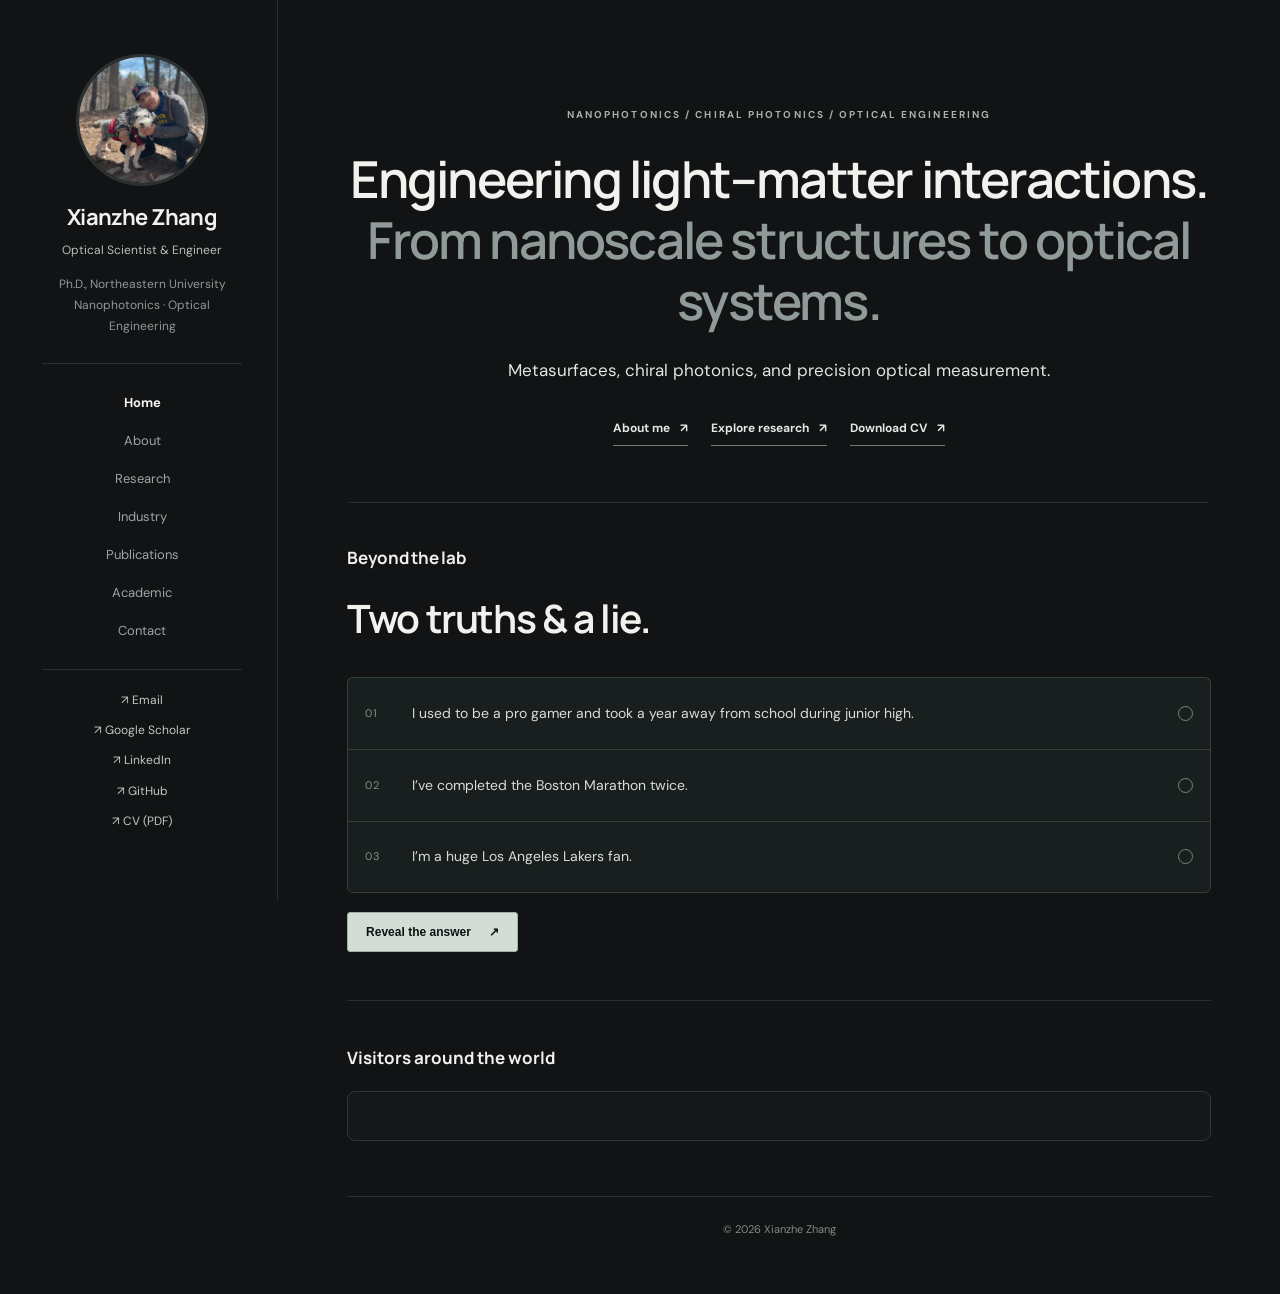
==== commit 90ed19c4: "Refactor visitor globe to visitor map layout" ====
--- a/index.html
+++ b/index.html
@@ -14,30 +14,29 @@
   <link rel="stylesheet" href="styles.css">
 
   <style>
-    /* Visitor globe */
-    .globe-container {
+    /* Visitor map */
+    .visitor-map-container {
       width: 100%;
-      min-height: 400px;
       margin: 22px auto 0;
-      padding: 28px 12px;
+      padding: 24px 16px;
       background: #141819;
       border: 1px solid #303638;
       border-radius: 8px;
-      display: flex;
-      align-items: center;
-      justify-content: center;
+      text-align: center;
       overflow: hidden;
     }
 
-    .globe-container iframe,
-    .globe-container canvas {
+    .visitor-map-container img,
+    .visitor-map-container iframe,
+    .visitor-map-container canvas {
       max-width: 100%;
+      height: auto;
+      display: inline-block;
     }
 
     @media (max-width: 740px) {
-      .globe-container {
-        min-height: 300px;
-        padding: 14px 4px;
+      .visitor-map-container {
+        padding: 14px 6px;
       }
     }
   </style>
@@ -201,7 +200,8 @@
 
           <div class="quiz-actions">
             <button class="quiz-submit" type="submit">
-              Reveal the answer <span aria-hidden="true">↗</span>
+              Reveal the answer
+              <span aria-hidden="true">↗</span>
             </button>
 
             <span
@@ -227,7 +227,10 @@
           aria-live="polite"
           hidden
         >
-          <p class="quiz-result-label" id="quizResultLabel"></p>
+          <p
+            class="quiz-result-label"
+            id="quizResultLabel"
+          ></p>
 
           <h3>The Lakers fan is the lie.</h3>
 
@@ -237,19 +240,27 @@
             of my life here.
           </p>
 
-          <div class="quiz-totals" id="quizTotals" hidden>
+          <div
+            class="quiz-totals"
+            id="quizTotals"
+            hidden
+          >
             <p class="quiz-results-title">
               How visitors voted
               <span id="quizVoteTotal"></span>
             </p>
+
             <div id="quizBars"></div>
           </div>
 
-          <p class="quiz-stat-note" id="quizStatNote"></p>
+          <p
+            class="quiz-stat-note"
+            id="quizStatNote"
+          ></p>
         </div>
       </section>
 
-      <!-- REAL VISITOR GLOBE -->
+      <!-- VISITOR WORLD MAP -->
       <section
         class="compact-visitor"
         id="global-visitors"
@@ -258,15 +269,16 @@
           <h2>Visitors around the world</h2>
         </div>
 
-        <div class="globe-container">
+        <div class="visitor-map-container">
           <script
             type="text/javascript"
-            id="mmvst_globe"
-            src="https://mapmyvisitors.com/globe.js?d=sIAdeOrvl93g5SRkPTFY-P8iniiqcA9GeJYeDss6sGc">
+            id="mapmyvisitors"
+            src="https://mapmyvisitors.com/map.js?cl=0e1633&amp;w=a&amp;t=tt&amp;d=vv2S6hZrQ4k5eF4-z1l60viU_av94RjeN069-KVw_X0&amp;co=66bbf7&amp;cmo=3acc3a&amp;cmn=ff5353&amp;ct=3a3737">
           </script>
         </div>
       </section>
 
+      <!-- FOOTER -->
       <footer class="footer">
         © 2026 Xianzhe Zhang
       </footer>
@@ -282,7 +294,10 @@
   <script defer src="poll.js"></script>
 
   <!-- FIREWORKS / RAIN -->
-  <canvas id="quizEffects" aria-hidden="true"></canvas>
+  <canvas
+    id="quizEffects"
+    aria-hidden="true"
+  ></canvas>
   <script defer src="quiz-effects.js"></script>
 
 </body>
